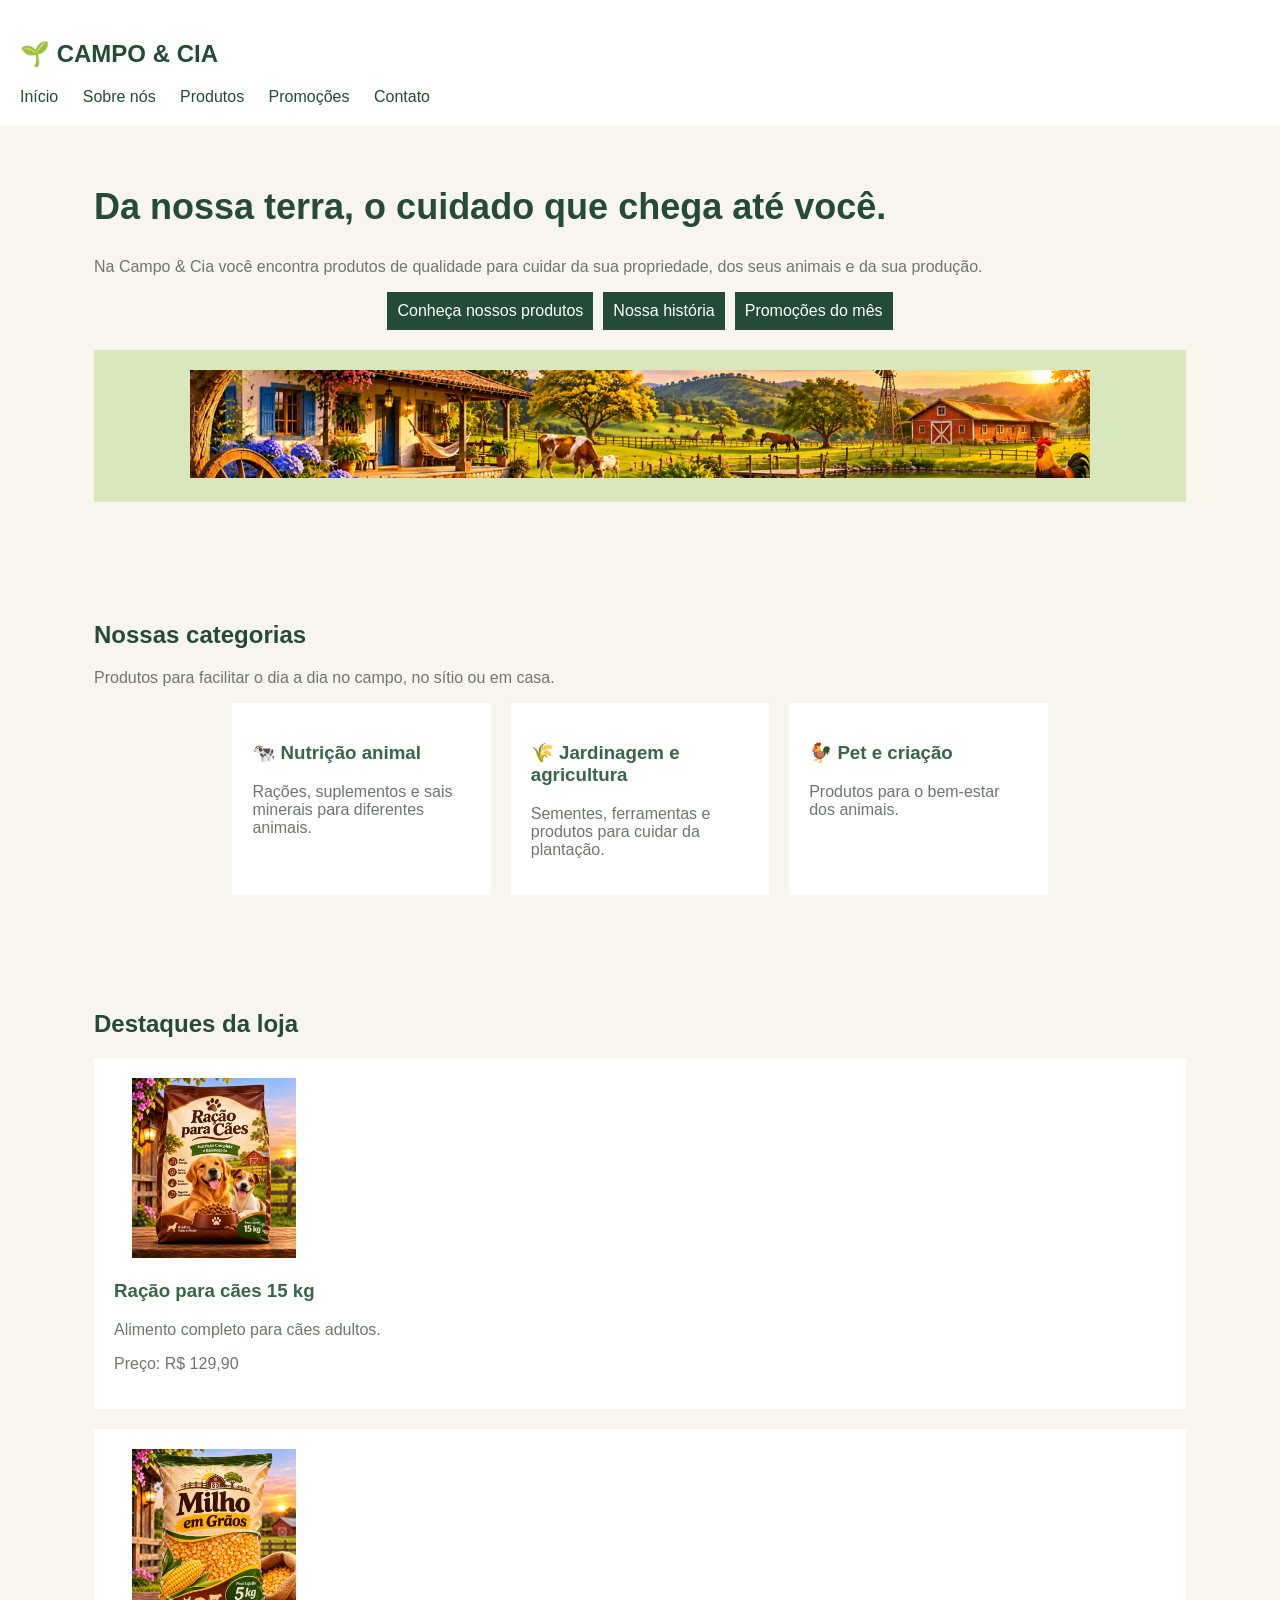
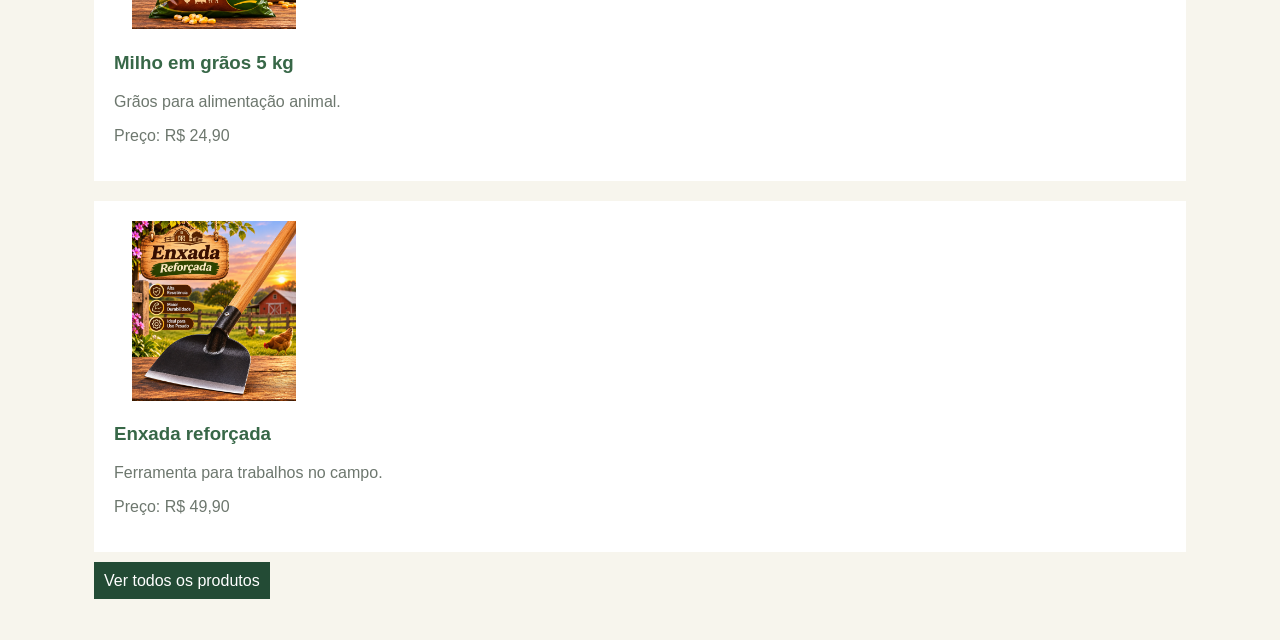
==== index.html @ 75827e12 "Projeto CSS agropecuaria, implantação das telas de inicio, produto, detalhe do prduto, promoção, sob" ====
<!DOCTYPE html>
<html lang="pt-BR">

<head>
    <meta charset="UTF-8">
    <meta name="viewport" content="width=device-width, initial-scale=1.0">

    <title>Campo & Cia - Agropecuária</title>

    <link rel="stylesheet" href="assest/css/index.css">
</head>

<body>
    <header>

        <h2>🌱 CAMPO & CIA</h2>

        <nav>
            <a href="index.html">Início</a>
            <a href="pages/sobre.html">Sobre nós</a>
            <a href="pages/produtos.html">Produtos</a>
            <a href="pages/promocoes.html">Promoções</a>
            <a href="pages/contato.html">Contato</a>
        </nav>

    </header>

    <main>

        <section>

            <h1>Da nossa terra, o cuidado que chega até você.</h1>

            <p>
                Na Campo & Cia você encontra produtos de qualidade
                para cuidar da sua propriedade, dos seus animais
                e da sua produção.
            </p>
<div class="botoes">
            <a href="pages/produtos.html">Conheça nossos produtos</a>
            <a href="pages/sobre.html">Nossa história</a>
            <a href="pages/promocoes.html">Promoções do mês</a>
</div>
            <div class="imagem">

            <img src="assest/midias/fazendinha.png" alt="Foto de uma fazenda">

            </div>

        </section>

        <section>

    <h2>Nossas categorias</h2>

    <p>Produtos para facilitar o dia a dia no campo, no sítio ou em casa.</p>

    <!-- Agrupa as três categorias -->
    <div class="categorias">

        <div class="categoria">
            <h3>🐄 Nutrição animal</h3>
            <p>Rações, suplementos e sais minerais para diferentes animais.</p>
        </div>

        <div class="categoria">
            <h3>🌾 Jardinagem e agricultura</h3>
            <p>Sementes, ferramentas e produtos para cuidar da plantação.</p>
        </div>

        <div class="categoria">
            <h3>🐓 Pet e criação</h3>
            <p>Produtos para o bem-estar dos animais.</p>
        </div>

    </div>

</section>

        <section>

            <h2>Destaques da loja</h2>

            <div class="produto">

            <div class="imgproduto">
            <img src="assest/midias/ração.webp" alt="Foto de pacote de ração">
            </div>

                <h3>Ração para cães 15 kg</h3>

                <p>Alimento completo para cães adultos.</p>

                <p>Preço: R$ 129,90</p>

            </div>


            <div class="produto">

            <div class="imgproduto">
            <img src="assest/midias/milho..webp" alt="Foto de pacote de milho">
            </div>

                <h3>Milho em grãos 5 kg</h3>

                <p>Grãos para alimentação animal.</p>

                <p>Preço: R$ 24,90</p>

            </div>


            <div class="produto">

            <div class="imgproduto">
            <img src="assest/midias/enxada.webp" alt="Foto de um enxada">
            </div>

                <h3>Enxada reforçada</h3>

                <p>Ferramenta para trabalhos no campo.</p>

                <p>Preço: R$ 49,90</p>

            </div>

            <a href="pages/produtos.html">Ver todos os produtos</a>

        </section>


    </main>

</body>

</html>
---- assest/css/index.css ----
/* CONFIGURAÇÃO DA PÁGINA */

body {
    margin: 0;
    font-family: Arial, sans-serif;
    background-color: #f7f5ed;
    color: #263329;

}

/* CABEÇALHO */

header {
    background-color: white;
    padding: 20px;

}

.botoes {
    display: flex;
    justify-content: center;
    gap: 10px;
}

header h2 {
    color: #234b35;
}

/* MENU */

nav {
    margin-top: 15px;
}

nav a {
    color: #234b35;
    text-decoration: none;
    margin-right: 20px;
    
}

/* CONTEÚDO */

main {
    width: 90%;
    margin: auto;
}

/* TÍTULOS */

h1 {
    color: #234b35;
    font-size: 36px;
}

h2 {
    color: #234b35;
    
}

h3 {
    color: #376747;
}

/* PARÁGRAFOS */

p {
    color: #6d776e;
    font-size: 16px;
}

/* SEÇÕES */

section {
    padding: 30px;
    margin-bottom: 20px;
}

/* LINKS */

section a {
    color: white;
    background-color: #234b35;
    padding: 10px;
    text-decoration: none;
}

/* ESPAÇO DA IMAGEM */

.imagem {
    background-color: #d9e7bd;
    padding: 20px;
    text-align: center;
    margin: 20px 0;
    box-sizing: border-box;
}

/* IMAGEM DA FAZENDA */

.imagem img {
    width: 100%;
    max-width: 900px;
    height: auto;
}

/* ESPAÇO DA IMAGEM */

.imgproduto {
    text-align: left;
}

/* IMAGEM DO PRODUTO */

.imgproduto img {
    width: 200px;
    height: 180px;
    object-fit: contain;
}

/* CATEGORIAS */

/* ORGANIZAÇÃO DAS CATEGORIAS */

.categorias {
    display: flex;
    gap: 20px;
    justify-content: center;
}

/* CAIXAS DAS CATEGORIAS */

.categoria {
    background-color: white;
    padding: 20px;
    width: 20%;
    margin-bottom: 15px;
}
/* PRODUTOS */

.produto {
    background-color: white;
    padding: 20px;
    margin-bottom: 20px;
}

/* RODAPÉ */

footer {
    background-color: #234b35;
    padding: 20px;
    text-align: center;
}

footer p {
    color: white;
}
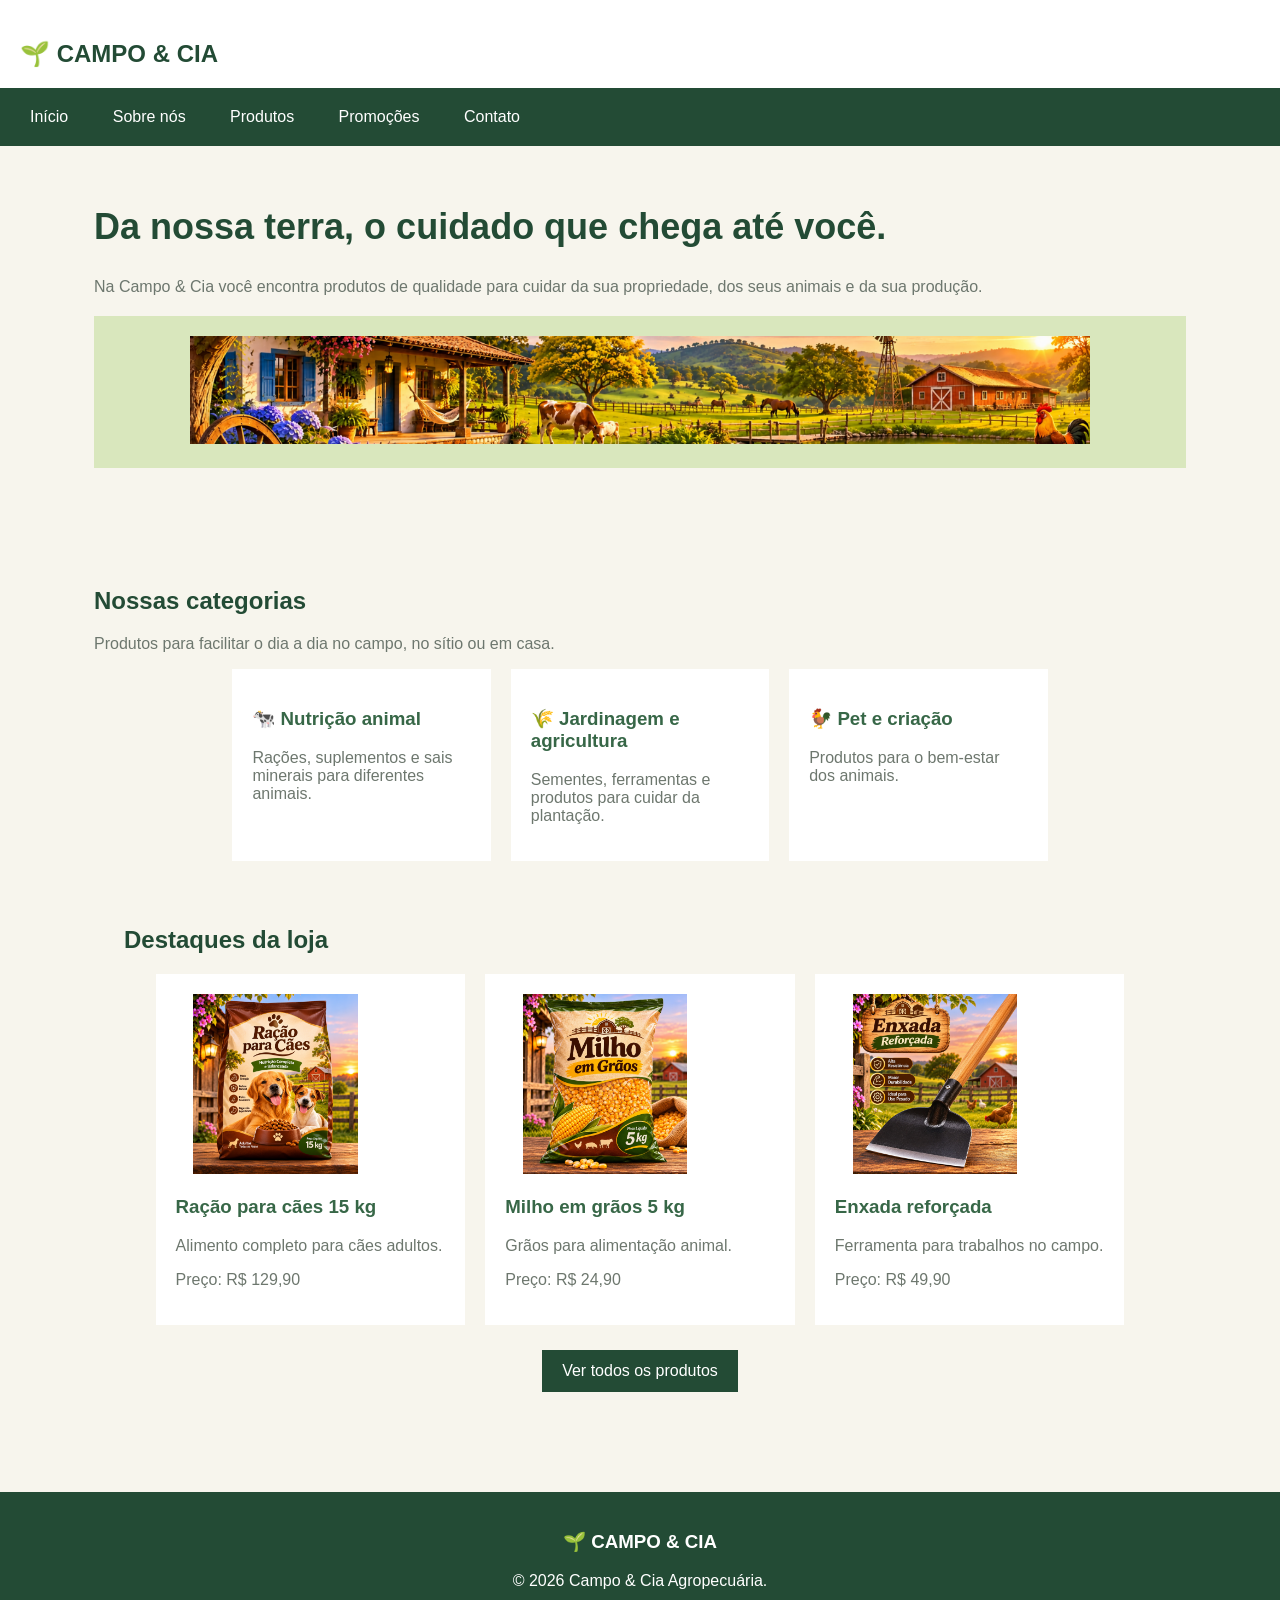
==== commit e06a4918: "Projeto CSS Agropecuaria" ====
--- a/index.html
+++ b/index.html
@@ -1,4 +1,3 @@
-
 <!DOCTYPE html>
 <html lang="pt-BR">
 
@@ -37,14 +36,10 @@
                 para cuidar da sua propriedade, dos seus animais
                 e da sua produção.
             </p>
-<div class="botoes">
-            <a href="pages/produtos.html">Conheça nossos produtos</a>
-            <a href="pages/sobre.html">Nossa história</a>
-            <a href="pages/promocoes.html">Promoções do mês</a>
-</div>
+
             <div class="imagem">
 
-            <img src="assest/midias/fazendinha.png" alt="Foto de uma fazenda">
+                <img src="assest/midias/fazendinha.png" alt="Foto de uma fazenda">
 
             </div>
 
@@ -52,87 +47,103 @@
 
         <section>
 
-    <h2>Nossas categorias</h2>
+            <h2>Nossas categorias</h2>
 
-    <p>Produtos para facilitar o dia a dia no campo, no sítio ou em casa.</p>
+            <p>Produtos para facilitar o dia a dia no campo, no sítio ou em casa.</p>
 
-    <!-- Agrupa as três categorias -->
-    <div class="categorias">
+            <!-- Agrupa as três categorias -->
+            <div class="categorias">
 
-        <div class="categoria">
-            <h3>🐄 Nutrição animal</h3>
-            <p>Rações, suplementos e sais minerais para diferentes animais.</p>
-        </div>
+                <div class="categoria">
+                    <h3>🐄 Nutrição animal</h3>
+                    <p>Rações, suplementos e sais minerais para diferentes animais.</p>
+                </div>
 
-        <div class="categoria">
-            <h3>🌾 Jardinagem e agricultura</h3>
-            <p>Sementes, ferramentas e produtos para cuidar da plantação.</p>
-        </div>
+                <div class="categoria">
+                    <h3>🌾 Jardinagem e agricultura</h3>
+                    <p>Sementes, ferramentas e produtos para cuidar da plantação.</p>
+                </div>
 
-        <div class="categoria">
-            <h3>🐓 Pet e criação</h3>
-            <p>Produtos para o bem-estar dos animais.</p>
-        </div>
-
-    </div>
-
-</section>
-
-        <section>
-
-            <h2>Destaques da loja</h2>
-
-            <div class="produto">
-
-            <div class="imgproduto">
-            <img src="assest/midias/ração.webp" alt="Foto de pacote de ração">
-            </div>
-
-                <h3>Ração para cães 15 kg</h3>
-
-                <p>Alimento completo para cães adultos.</p>
-
-                <p>Preço: R$ 129,90</p>
+                <div class="categoria">
+                    <h3>🐓 Pet e criação</h3>
+                    <p>Produtos para o bem-estar dos animais.</p>
+                </div>
 
             </div>
 
+            <section>
 
-            <div class="produto">
+                <h2>Destaques da loja</h2>
 
-            <div class="imgproduto">
-            <img src="assest/midias/milho..webp" alt="Foto de pacote de milho">
-            </div>
+                <!-- Agrupa os produtos -->
+                <div class="grid-3">
 
-                <h3>Milho em grãos 5 kg</h3>
+                    <div class="produto">
 
-                <p>Grãos para alimentação animal.</p>
+                        <div class="imgproduto">
+                            <img src="assest/midias/ração.webp" alt="Foto de pacote de ração">
+                        </div>
 
-                <p>Preço: R$ 24,90</p>
+                        <h3>Ração para cães 15 kg</h3>
 
-            </div>
+                        <p>Alimento completo para cães adultos.</p>
+
+                        <p>Preço: R$ 129,90</p>
+
+                    </div>
 
 
-            <div class="produto">
+                    <div class="produto">
 
-            <div class="imgproduto">
-            <img src="assest/midias/enxada.webp" alt="Foto de um enxada">
-            </div>
+                        <div class="imgproduto">
+                            <img src="assest/midias/milho..webp" alt="Foto de pacote de milho">
+                        </div>
 
-                <h3>Enxada reforçada</h3>
+                        <h3>Milho em grãos 5 kg</h3>
 
-                <p>Ferramenta para trabalhos no campo.</p>
+                        <p>Grãos para alimentação animal.</p>
 
-                <p>Preço: R$ 49,90</p>
+                        <p>Preço: R$ 24,90</p>
 
-            </div>
-
-            <a href="pages/produtos.html">Ver todos os produtos</a>
-
-        </section>
+                    </div>
 
 
+                    <div class="produto">
+
+                        <div class="imgproduto">
+                            <img src="assest/midias/enxada.webp" alt="Foto de uma enxada">
+                        </div>
+
+                        <h3>Enxada reforçada</h3>
+
+                        <p>Ferramenta para trabalhos no campo.</p>
+
+                        <p>Preço: R$ 49,90</p>
+
+                    </div>
+
+                </div>
+
+                <div class="ver-produtos">
+
+                    <a href="pages/produtos.html">
+                        Ver todos os produtos
+                    </a>
+
+                </div>
+
+            </section>
+
     </main>
+    <!-- RODAPÉ -->
 
+    <footer>
+
+        <h3>🌱 CAMPO & CIA</h3>
+
+        <p>© 2026 Campo & Cia Agropecuária.</p>
+
+    </footer>
 </body>
 
-</html>
+</html>
--- a/assest/css/index.css
+++ b/assest/css/index.css
@@ -30,14 +30,24 @@
 /* MENU */
 
 nav {
-    margin-top: 15px;
+    background-color: #234b35;
+    margin: 15px -20px -20px;
+    padding: 10px 20px;
 }
 
 nav a {
-    color: #234b35;
+    color: white;
     text-decoration: none;
     margin-right: 20px;
-    
+    padding: 10px;
+    display: inline-block;
+}
+
+/* EFEITO AO PASSAR O MOUSE */
+
+nav a:hover {
+    background-color: #376747;
+    color: white;
 }
 
 /* CONTEÚDO */
@@ -114,6 +124,7 @@
 
 .imgproduto img {
     width: 200px;
+    max-width: 100%;
     height: 180px;
     object-fit: contain;
 }
@@ -136,12 +147,41 @@
     width: 20%;
     margin-bottom: 15px;
 }
-/* PRODUTOS */
+/* ORGANIZAÇÃO DOS PRODUTOS */
+
+.grid-3 {
+    display: flex;
+    flex-wrap: wrap;
+    gap: 20px;
+    justify-content: center;
+}
+
+/* CAIXAS DOS PRODUTOS */
 
 .produto {
     background-color: white;
     padding: 20px;
-    margin-bottom: 20px;
+    width: 30%;
+    box-sizing: border-box;
+}
+
+/* BOTÃO VER TODOS OS PRODUTOS */
+
+.ver-produtos {
+    text-align: center;
+    margin-top: 25px;
+}
+
+.ver-produtos a {
+    display: inline-block;
+    background-color: #234b35;
+    color: white;
+    padding: 12px 20px;
+    text-decoration: none;
+}
+
+.ver-produtos a:hover {
+    background-color: #376747;
 }
 
 /* RODAPÉ */
@@ -152,6 +192,11 @@
     text-align: center;
 }
 
+footer h3 {
+    color: white;
+}
+
 footer p {
     color: white;
 }
+
